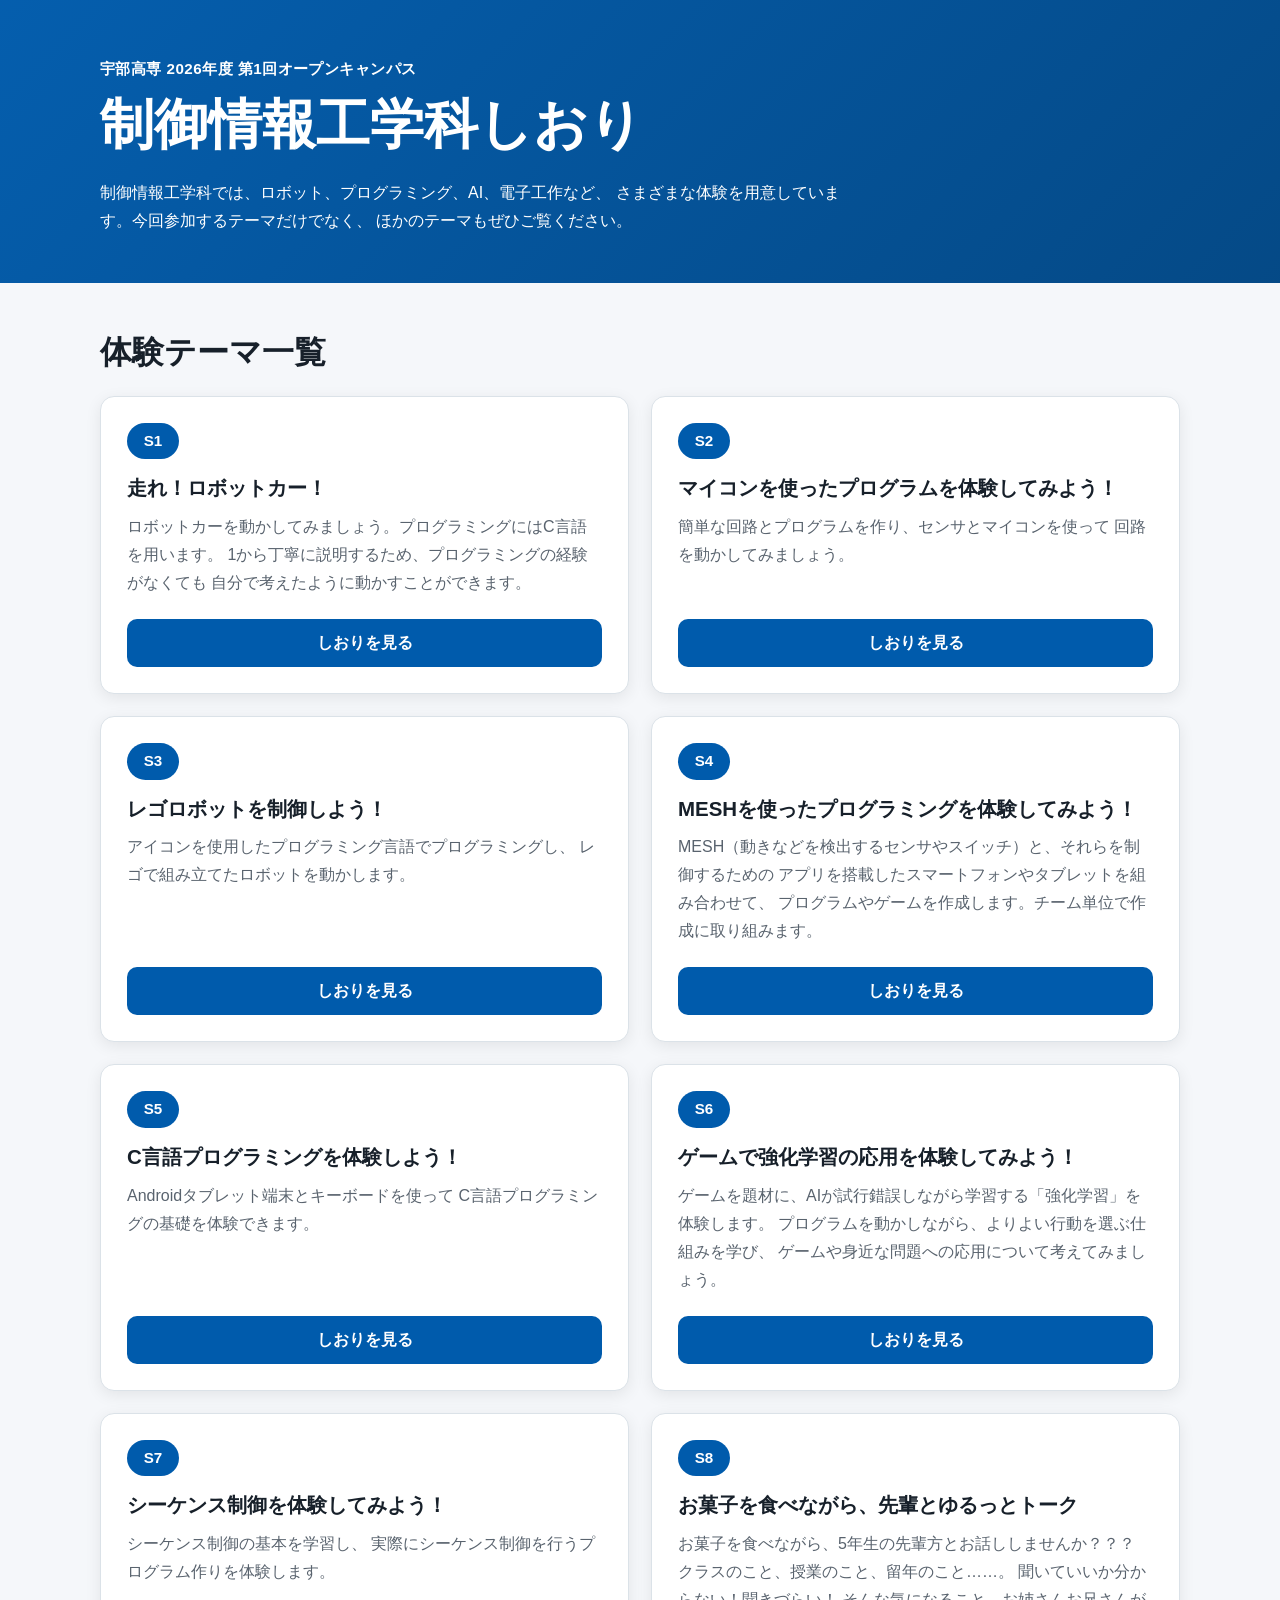
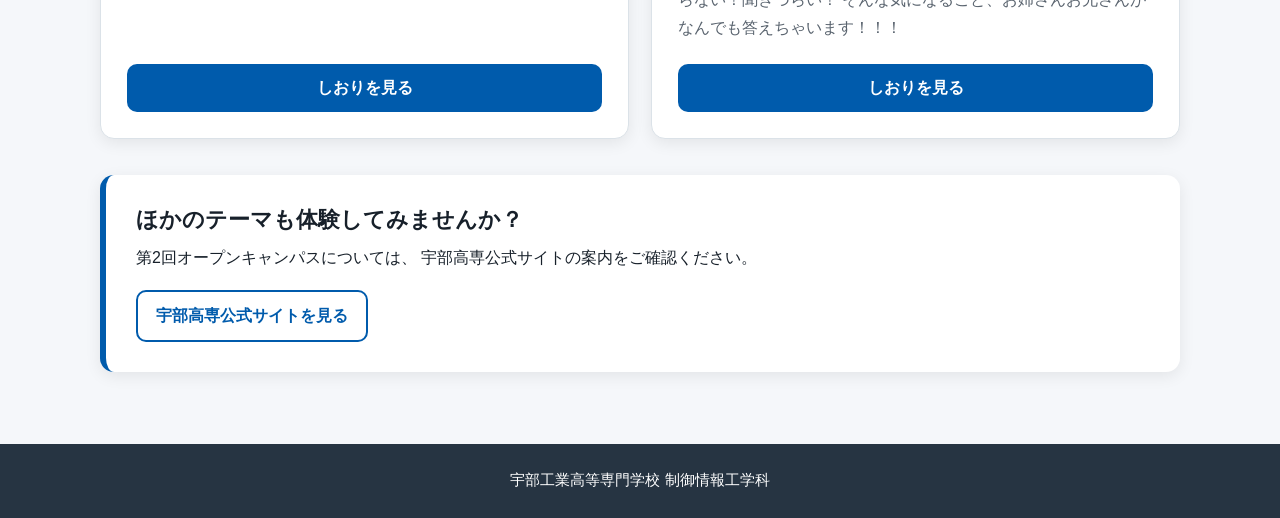
==== 2026/index.html @ 56049416 "2026年度第1回オーキャンサイト" ====
<!doctype html>
<html lang="ja">
<head>
  <meta charset="utf-8">
  <meta name="viewport" content="width=device-width, initial-scale=1">
  <meta name="description" content="宇部高専 2026年度第1回オープンキャンパス 制御情報工学科の体験テーマしおり">
  <title>制御情報工学科しおり｜宇部高専 2026年度第1回オープンキャンパス</title>
  <link rel="stylesheet" href="style.css">
</head>

<body>
  <header class="site-header">
    <div class="container">
      <p class="event-name">宇部高専 2026年度 第1回オープンキャンパス</p>
      <h1>制御情報工学科しおり</h1>
      <p class="lead">
        制御情報工学科では、ロボット、プログラミング、AI、電子工作など、
        さまざまな体験を用意しています。今回参加するテーマだけでなく、
        ほかのテーマもぜひご覧ください。
      </p>
    </div>
  </header>

  <main class="container">
    <section aria-labelledby="theme-heading">
      <h2 id="theme-heading">体験テーマ一覧</h2>

      <div class="theme-grid">
        <article class="theme-card">
          <div class="theme-number">S1</div>
          <h3>走れ！ロボットカー！</h3>
          <p>
            ロボットカーを動かしてみましょう。プログラミングにはC言語を用います。
            1から丁寧に説明するため、プログラミングの経験がなくても
            自分で考えたように動かすことができます。
          </p>
          <a class="button" href="images/s1.png">しおりを見る</a>
        </article>

        <article class="theme-card">
          <div class="theme-number">S2</div>
          <h3>マイコンを使ったプログラムを体験してみよう！</h3>
          <p>
            簡単な回路とプログラムを作り、センサとマイコンを使って
            回路を動かしてみましょう。
          </p>
          <a class="button" href="images/s2.png">しおりを見る</a>
        </article>

        <article class="theme-card">
          <div class="theme-number">S3</div>
          <h3>レゴロボットを制御しよう！</h3>
          <p>
            アイコンを使用したプログラミング言語でプログラミングし、
            レゴで組み立てたロボットを動かします。
          </p>
          <a class="button" href="images/s3.png">しおりを見る</a>
        </article>

        <article class="theme-card">
          <div class="theme-number">S4</div>
          <h3>MESHを使ったプログラミングを体験してみよう！</h3>
          <p>
            MESH（動きなどを検出するセンサやスイッチ）と、それらを制御するための
            アプリを搭載したスマートフォンやタブレットを組み合わせて、
            プログラムやゲームを作成します。チーム単位で作成に取り組みます。
          </p>
          <a class="button" href="images/s4.png">しおりを見る</a>
        </article>

        <article class="theme-card">
          <div class="theme-number">S5</div>
          <h3>C言語プログラミングを体験しよう！</h3>
          <p>
            Androidタブレット端末とキーボードを使って
            C言語プログラミングの基礎を体験できます。
          </p>
          <a class="button" href="images/s5.png">しおりを見る</a>
        </article>

        <article class="theme-card">
          <div class="theme-number">S6</div>
          <h3>ゲームで強化学習の応用を体験してみよう！</h3>
          <p>
            ゲームを題材に、AIが試行錯誤しながら学習する「強化学習」を体験します。
            プログラムを動かしながら、よりよい行動を選ぶ仕組みを学び、
            ゲームや身近な問題への応用について考えてみましょう。
          </p>
          <a class="button" href="images/s6.png">しおりを見る</a>
        </article>

        <article class="theme-card">
          <div class="theme-number">S7</div>
          <h3>シーケンス制御を体験してみよう！</h3>
          <p>
            シーケンス制御の基本を学習し、
            実際にシーケンス制御を行うプログラム作りを体験します。
          </p>
          <a class="button" href="images/s7.png">しおりを見る</a>
        </article>

        <article class="theme-card">
          <div class="theme-number">S8</div>
          <h3>お菓子を食べながら、先輩とゆるっとトーク</h3>
          <p>
            お菓子を食べながら、5年生の先輩方とお話ししませんか？？？
            クラスのこと、授業のこと、留年のこと……。
            聞いていいか分からない！聞きづらい！
            そんな気になること、お姉さんお兄さんがなんでも答えちゃいます！！！
          </p>
          <a class="button" href="images/s8.png">しおりを見る</a>
        </article>
      </div>
    </section>

    <section class="notice" aria-labelledby="notice-heading">
      <h2 id="notice-heading">ほかのテーマも体験してみませんか？</h2>
      <p>
        第2回オープンキャンパスについては、
        宇部高専公式サイトの案内をご確認ください。
      </p>
      <!-- 公開先が決まったら href を公式ページのURLに変更してください。 -->
      <a class="button button-secondary" href="https://www.ube-k.ac.jp/" target="_blank" rel="noopener">
        宇部高専公式サイトを見る
      </a>
    </section>
  </main>

  <footer class="site-footer">
    <div class="container">
      <p>宇部工業高等専門学校 制御情報工学科</p>
    </div>
  </footer>
</body>
</html>
---- 2026/style.css ----
/* ===== 基本設定 ===== */
:root {
  --page-bg: #f5f7fa;
  --card-bg: #ffffff;
  --text: #17202a;
  --muted: #59636e;
  --primary: #005bac;
  --primary-dark: #004684;
  --border: #dbe2e8;
  --shadow: 0 4px 16px rgba(0, 0, 0, 0.08);
  --radius: 14px;
  --max-width: 1080px;
}

* {
  box-sizing: border-box;
}

html {
  scroll-behavior: smooth;
}

body {
  margin: 0;
  color: var(--text);
  background: var(--page-bg);
  font-family:
    -apple-system,
    BlinkMacSystemFont,
    "Segoe UI",
    "Hiragino Kaku Gothic ProN",
    "Yu Gothic",
    "Meiryo",
    sans-serif;
  line-height: 1.75;
  overflow-wrap: anywhere;
}

img {
  max-width: 100%;
  height: auto;
}

a {
  color: var(--primary);
}

.container {
  width: min(calc(100% - 32px), var(--max-width));
  margin-inline: auto;
}

/* ===== ヘッダー ===== */
.site-header {
  padding: 40px 0 34px;
  color: #ffffff;
  background:
    linear-gradient(135deg, rgba(0, 91, 172, 0.98), rgba(0, 70, 132, 0.98));
}

.event-name {
  margin: 0 0 8px;
  font-size: 0.95rem;
  font-weight: 700;
  letter-spacing: 0.03em;
}

.site-header h1 {
  margin: 0;
  font-size: clamp(2rem, 7vw, 3.4rem);
  line-height: 1.25;
}

.lead {
  max-width: 760px;
  margin: 20px 0 0;
  font-size: 1rem;
}

/* ===== メイン ===== */
main {
  padding-block: 36px 56px;
}

main h2 {
  margin: 0 0 22px;
  font-size: clamp(1.45rem, 5vw, 2rem);
  line-height: 1.35;
}

/* ===== テーマカード ===== */
.theme-grid {
  display: grid;
  grid-template-columns: 1fr;
  gap: 18px;
}

.theme-card {
  display: flex;
  flex-direction: column;
  padding: 22px;
  background: var(--card-bg);
  border: 1px solid var(--border);
  border-radius: var(--radius);
  box-shadow: var(--shadow);
}

.theme-number {
  align-self: flex-start;
  min-width: 52px;
  padding: 5px 12px;
  color: #ffffff;
  background: var(--primary);
  border-radius: 999px;
  font-size: 0.95rem;
  font-weight: 800;
  text-align: center;
}

.theme-card h3 {
  margin: 14px 0 10px;
  font-size: 1.28rem;
  line-height: 1.45;
}

.theme-card p {
  margin: 0 0 22px;
  color: var(--muted);
}

.theme-card .button {
  margin-top: auto;
}

/* ===== ボタン ===== */
.button {
  display: inline-flex;
  justify-content: center;
  align-items: center;
  min-height: 48px;
  padding: 10px 18px;
  color: #ffffff;
  background: var(--primary);
  border-radius: 10px;
  font-weight: 700;
  text-decoration: none;
  transition:
    background-color 0.15s ease,
    transform 0.15s ease;
}

.button:hover,
.button:focus-visible {
  background: var(--primary-dark);
}

.button:active {
  transform: translateY(1px);
}

.button:focus-visible {
  outline: 3px solid rgba(0, 91, 172, 0.3);
  outline-offset: 3px;
}

.button-secondary {
  width: fit-content;
  background: #ffffff;
  color: var(--primary);
  border: 2px solid var(--primary);
}

.button-secondary:hover,
.button-secondary:focus-visible {
  color: #ffffff;
  background: var(--primary);
}

/* ===== 第2回案内 ===== */
.notice {
  margin-top: 36px;
  padding: 24px;
  background: #ffffff;
  border-left: 6px solid var(--primary);
  border-radius: var(--radius);
  box-shadow: var(--shadow);
}

.notice h2 {
  margin-bottom: 10px;
  font-size: 1.35rem;
}

.notice p {
  margin: 0 0 18px;
}

/* ===== フッター ===== */
.site-footer {
  padding: 24px 0;
  color: #ffffff;
  background: #263442;
  text-align: center;
}

.site-footer p {
  margin: 0;
  font-size: 0.92rem;
}

/* ===== タブレット以上 ===== */
@media (min-width: 700px) {
  .site-header {
    padding: 56px 0 48px;
  }

  main {
    padding-block: 48px 72px;
  }

  .theme-grid {
    grid-template-columns: repeat(2, minmax(0, 1fr));
    gap: 22px;
  }

  .theme-card {
    padding: 26px;
  }

  .notice {
    padding: 30px;
  }
}

/* ===== 大きな画面 ===== */
@media (min-width: 1040px) {
  .theme-grid {
    grid-template-columns: repeat(2, minmax(0, 1fr));
  }
}

/* ===== 動きを減らす設定への配慮 ===== */
@media (prefers-reduced-motion: reduce) {
  html {
    scroll-behavior: auto;
  }

  .button {
    transition: none;
  }
}
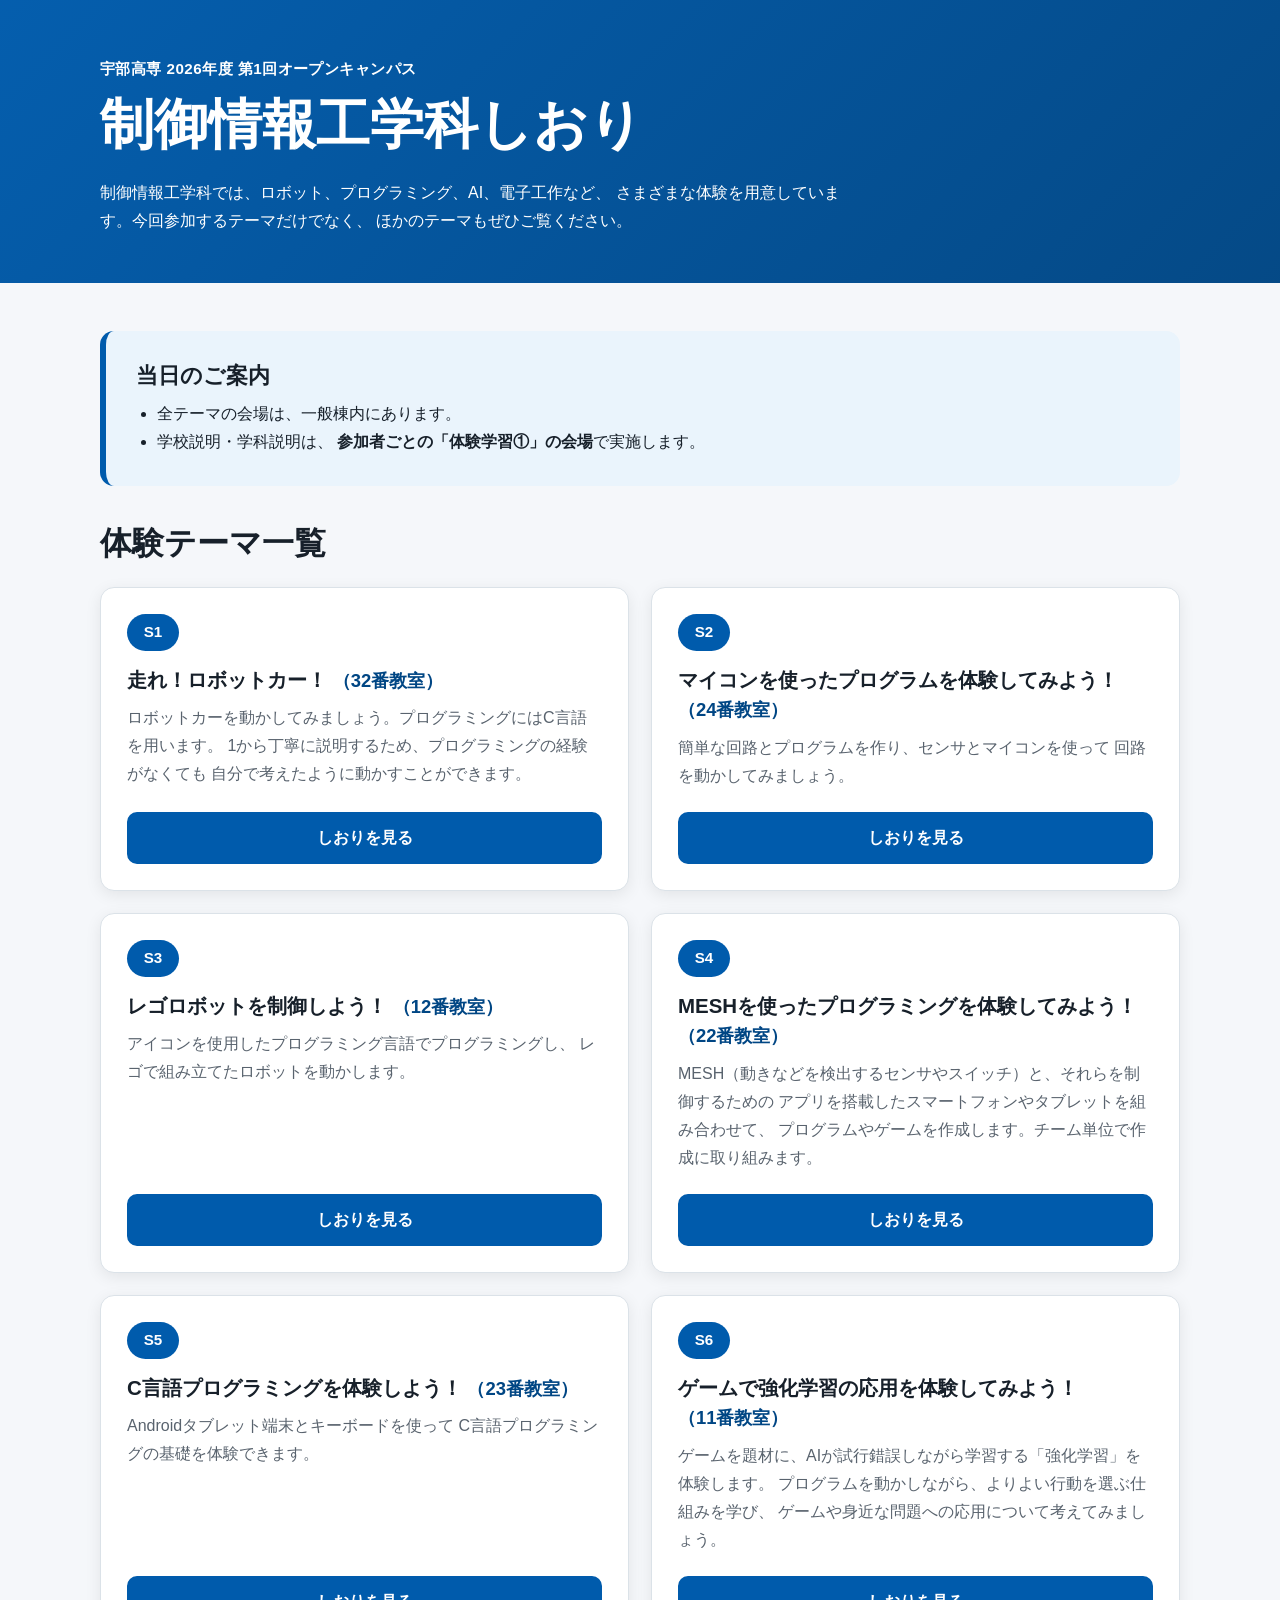
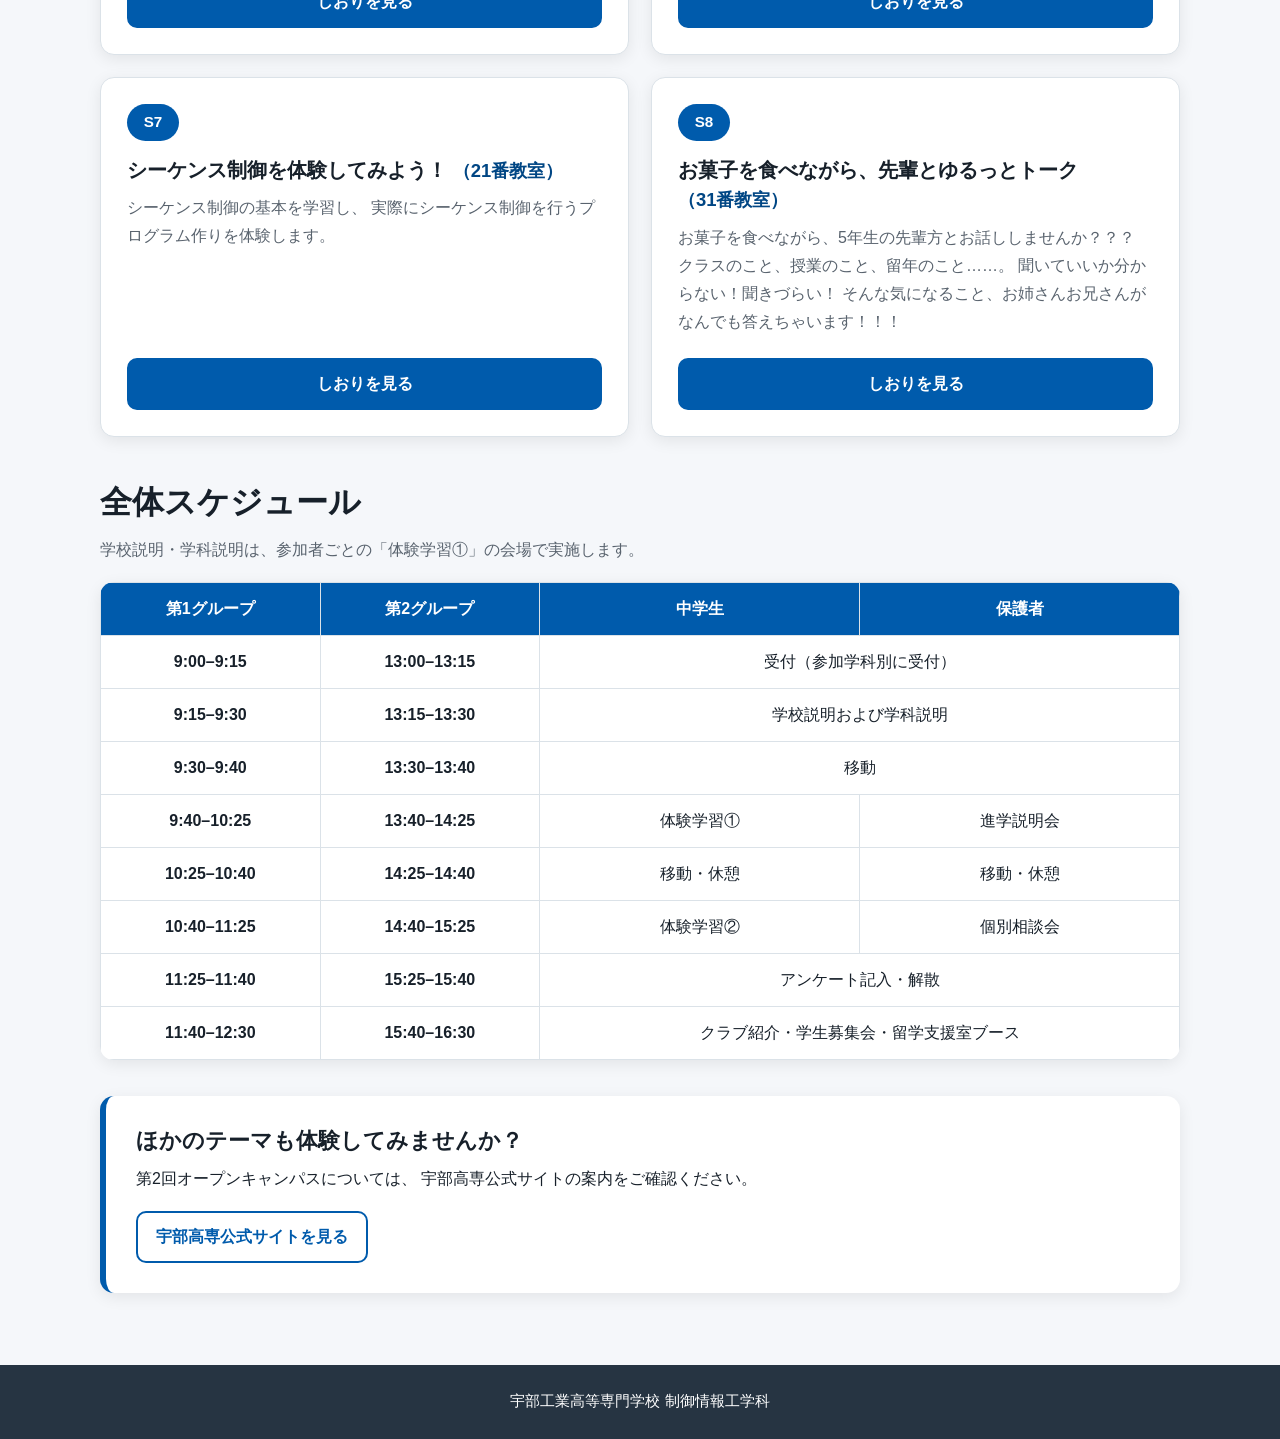
==== commit a07a43ff: "テーマごとの会場の情報を追加" ====
--- a/2026/index.html
+++ b/2026/index.html
@@ -22,94 +22,189 @@
   </header>
 
   <main class="container">
+    <section class="important-info" aria-labelledby="important-heading">
+      <h2 id="important-heading">当日のご案内</h2>
+      <ul>
+        <li>全テーマの会場は、一般棟内にあります。</li>
+        <li>
+          学校説明・学科説明は、
+          <strong>参加者ごとの「体験学習①」の会場</strong>で実施します。
+        </li>
+      </ul>
+    </section>
+
     <section aria-labelledby="theme-heading">
       <h2 id="theme-heading">体験テーマ一覧</h2>
 
       <div class="theme-grid">
         <article class="theme-card">
           <div class="theme-number">S1</div>
-          <h3>走れ！ロボットカー！</h3>
+          <h3>走れ！ロボットカー！ <span class="room">（32番教室）</span></h3>
           <p>
             ロボットカーを動かしてみましょう。プログラミングにはC言語を用います。
             1から丁寧に説明するため、プログラミングの経験がなくても
             自分で考えたように動かすことができます。
           </p>
-          <a class="button" href="images/s1.png">しおりを見る</a>
+          <div class="button-group">
+            <a class="button" href="images/s1.png">しおりを見る</a>
+            <!-- 詳細ページを追加する場合は、次のコメントを外してください。
+            <a class="button button-outline" href="details/s1.html">詳しい説明を見る</a>
+            -->
+          </div>
         </article>
 
         <article class="theme-card">
           <div class="theme-number">S2</div>
-          <h3>マイコンを使ったプログラムを体験してみよう！</h3>
+          <h3>マイコンを使ったプログラムを体験してみよう！ <span class="room">（24番教室）</span></h3>
           <p>
             簡単な回路とプログラムを作り、センサとマイコンを使って
             回路を動かしてみましょう。
           </p>
-          <a class="button" href="images/s2.png">しおりを見る</a>
+          <div class="button-group">
+            <a class="button" href="images/s2.png">しおりを見る</a>
+          </div>
         </article>
 
         <article class="theme-card">
           <div class="theme-number">S3</div>
-          <h3>レゴロボットを制御しよう！</h3>
+          <h3>レゴロボットを制御しよう！ <span class="room">（12番教室）</span></h3>
           <p>
             アイコンを使用したプログラミング言語でプログラミングし、
             レゴで組み立てたロボットを動かします。
           </p>
-          <a class="button" href="images/s3.png">しおりを見る</a>
+          <div class="button-group">
+            <a class="button" href="images/s3.png">しおりを見る</a>
+          </div>
         </article>
 
         <article class="theme-card">
           <div class="theme-number">S4</div>
-          <h3>MESHを使ったプログラミングを体験してみよう！</h3>
+          <h3>MESHを使ったプログラミングを体験してみよう！ <span class="room">（22番教室）</span></h3>
           <p>
             MESH（動きなどを検出するセンサやスイッチ）と、それらを制御するための
             アプリを搭載したスマートフォンやタブレットを組み合わせて、
             プログラムやゲームを作成します。チーム単位で作成に取り組みます。
           </p>
-          <a class="button" href="images/s4.png">しおりを見る</a>
+          <div class="button-group">
+            <a class="button" href="images/s4.png">しおりを見る</a>
+          </div>
         </article>
 
         <article class="theme-card">
           <div class="theme-number">S5</div>
-          <h3>C言語プログラミングを体験しよう！</h3>
+          <h3>C言語プログラミングを体験しよう！ <span class="room">（23番教室）</span></h3>
           <p>
             Androidタブレット端末とキーボードを使って
             C言語プログラミングの基礎を体験できます。
           </p>
-          <a class="button" href="images/s5.png">しおりを見る</a>
+          <div class="button-group">
+            <a class="button" href="images/s5.png">しおりを見る</a>
+          </div>
         </article>
 
         <article class="theme-card">
           <div class="theme-number">S6</div>
-          <h3>ゲームで強化学習の応用を体験してみよう！</h3>
+          <h3>ゲームで強化学習の応用を体験してみよう！ <span class="room">（11番教室）</span></h3>
           <p>
             ゲームを題材に、AIが試行錯誤しながら学習する「強化学習」を体験します。
             プログラムを動かしながら、よりよい行動を選ぶ仕組みを学び、
             ゲームや身近な問題への応用について考えてみましょう。
           </p>
-          <a class="button" href="images/s6.png">しおりを見る</a>
+          <div class="button-group">
+            <a class="button" href="images/s6.png">しおりを見る</a>
+          </div>
         </article>
 
         <article class="theme-card">
           <div class="theme-number">S7</div>
-          <h3>シーケンス制御を体験してみよう！</h3>
+          <h3>シーケンス制御を体験してみよう！ <span class="room">（21番教室）</span></h3>
           <p>
             シーケンス制御の基本を学習し、
             実際にシーケンス制御を行うプログラム作りを体験します。
           </p>
-          <a class="button" href="images/s7.png">しおりを見る</a>
+          <div class="button-group">
+            <a class="button" href="images/s7.png">しおりを見る</a>
+          </div>
         </article>
 
         <article class="theme-card">
           <div class="theme-number">S8</div>
-          <h3>お菓子を食べながら、先輩とゆるっとトーク</h3>
+          <h3>お菓子を食べながら、先輩とゆるっとトーク <span class="room">（31番教室）</span></h3>
           <p>
             お菓子を食べながら、5年生の先輩方とお話ししませんか？？？
             クラスのこと、授業のこと、留年のこと……。
             聞いていいか分からない！聞きづらい！
             そんな気になること、お姉さんお兄さんがなんでも答えちゃいます！！！
           </p>
-          <a class="button" href="images/s8.png">しおりを見る</a>
-        </article>
+          <div class="button-group">
+            <a class="button" href="images/s8.png">しおりを見る</a>
+          </div>
+        </article>
+      </div>
+    </section>
+
+    <section class="schedule-section" aria-labelledby="schedule-heading">
+      <h2 id="schedule-heading">全体スケジュール</h2>
+      <p class="schedule-note">
+        学校説明・学科説明は、参加者ごとの「体験学習①」の会場で実施します。
+      </p>
+
+      <div class="table-scroll" tabindex="0" aria-label="全体スケジュール表。横にスクロールできます">
+        <table class="schedule-table">
+          <thead>
+            <tr>
+              <th scope="col">第1グループ</th>
+              <th scope="col">第2グループ</th>
+              <th scope="col">中学生</th>
+              <th scope="col">保護者</th>
+            </tr>
+          </thead>
+          <tbody>
+            <tr>
+              <td>9:00–9:15</td>
+              <td>13:00–13:15</td>
+              <td colspan="2">受付（参加学科別に受付）</td>
+            </tr>
+            <tr>
+              <td>9:15–9:30</td>
+              <td>13:15–13:30</td>
+              <td colspan="2">学校説明および学科説明</td>
+            </tr>
+            <tr>
+              <td>9:30–9:40</td>
+              <td>13:30–13:40</td>
+              <td colspan="2">移動</td>
+            </tr>
+            <tr>
+              <td>9:40–10:25</td>
+              <td>13:40–14:25</td>
+              <td>体験学習①</td>
+              <td>進学説明会</td>
+            </tr>
+            <tr>
+              <td>10:25–10:40</td>
+              <td>14:25–14:40</td>
+              <td>移動・休憩</td>
+              <td>移動・休憩</td>
+            </tr>
+            <tr>
+              <td>10:40–11:25</td>
+              <td>14:40–15:25</td>
+              <td>体験学習②</td>
+              <td>個別相談会</td>
+            </tr>
+            <tr>
+              <td>11:25–11:40</td>
+              <td>15:25–15:40</td>
+              <td colspan="2">アンケート記入・解散</td>
+            </tr>
+            <tr>
+              <td>11:40–12:30</td>
+              <td>15:40–16:30</td>
+              <td colspan="2">クラブ紹介・学生募集会・留学支援室ブース</td>
+            </tr>
+          </tbody>
+        </table>
       </div>
     </section>
 
@@ -119,7 +214,6 @@
         第2回オープンキャンパスについては、
         宇部高専公式サイトの案内をご確認ください。
       </p>
-      <!-- 公開先が決まったら href を公式ページのURLに変更してください。 -->
       <a class="button button-secondary" href="https://www.ube-k.ac.jp/" target="_blank" rel="noopener">
         宇部高専公式サイトを見る
       </a>
--- a/2026/style.css
+++ b/2026/style.css
@@ -6,6 +6,7 @@
   --muted: #59636e;
   --primary: #005bac;
   --primary-dark: #004684;
+  --accent-bg: #eaf4fc;
   --border: #dbe2e8;
   --shadow: 0 4px 16px rgba(0, 0, 0, 0.08);
   --radius: 14px;
@@ -54,8 +55,7 @@
 .site-header {
   padding: 40px 0 34px;
   color: #ffffff;
-  background:
-    linear-gradient(135deg, rgba(0, 91, 172, 0.98), rgba(0, 70, 132, 0.98));
+  background: linear-gradient(135deg, rgba(0, 91, 172, 0.98), rgba(0, 70, 132, 0.98));
 }
 
 .event-name {
@@ -86,6 +86,25 @@
   margin: 0 0 22px;
   font-size: clamp(1.45rem, 5vw, 2rem);
   line-height: 1.35;
+}
+
+/* ===== 重要案内 ===== */
+.important-info {
+  margin-bottom: 36px;
+  padding: 22px;
+  background: var(--accent-bg);
+  border-left: 6px solid var(--primary);
+  border-radius: var(--radius);
+}
+
+.important-info h2 {
+  margin-bottom: 10px;
+  font-size: 1.35rem;
+}
+
+.important-info ul {
+  margin: 0;
+  padding-left: 1.3em;
 }
 
 /* ===== テーマカード ===== */
@@ -123,12 +142,21 @@
   line-height: 1.45;
 }
 
+.room {
+  display: inline;
+  color: var(--primary-dark);
+  font-size: 0.9em;
+  white-space: nowrap;
+}
+
 .theme-card p {
   margin: 0 0 22px;
   color: var(--muted);
 }
 
-.theme-card .button {
+.button-group {
+  display: grid;
+  gap: 10px;
   margin-top: auto;
 }
 
@@ -141,17 +169,17 @@
   padding: 10px 18px;
   color: #ffffff;
   background: var(--primary);
+  border: 2px solid var(--primary);
   border-radius: 10px;
   font-weight: 700;
   text-decoration: none;
-  transition:
-    background-color 0.15s ease,
-    transform 0.15s ease;
+  transition: background-color 0.15s ease, transform 0.15s ease;
 }
 
 .button:hover,
 .button:focus-visible {
   background: var(--primary-dark);
+  border-color: var(--primary-dark);
 }
 
 .button:active {
@@ -161,19 +189,71 @@
 .button:focus-visible {
   outline: 3px solid rgba(0, 91, 172, 0.3);
   outline-offset: 3px;
+}
+
+.button-outline {
+  color: var(--primary);
+  background: #ffffff;
+}
+
+.button-outline:hover,
+.button-outline:focus-visible {
+  color: #ffffff;
+  background: var(--primary);
 }
 
 .button-secondary {
   width: fit-content;
   background: #ffffff;
   color: var(--primary);
-  border: 2px solid var(--primary);
-}
-
-.button-secondary:hover,
-.button-secondary:focus-visible {
+}
+
+/* ===== スケジュール ===== */
+.schedule-section {
+  margin-top: 44px;
+}
+
+.schedule-note {
+  margin: -10px 0 18px;
+  color: var(--muted);
+}
+
+.table-scroll {
+  overflow-x: auto;
+  border-radius: var(--radius);
+  box-shadow: var(--shadow);
+}
+
+.schedule-table {
+  width: 100%;
+  min-width: 720px;
+  border-collapse: collapse;
+  background: #ffffff;
+}
+
+.schedule-table th,
+.schedule-table td {
+  padding: 12px 14px;
+  border: 1px solid var(--border);
+  vertical-align: middle;
+}
+
+.schedule-table th {
   color: #ffffff;
   background: var(--primary);
+  text-align: center;
+}
+
+.schedule-table td:first-child,
+.schedule-table td:nth-child(2) {
+  white-space: nowrap;
+  text-align: center;
+  font-weight: 700;
+}
+
+.schedule-table td:nth-child(3),
+.schedule-table td:nth-child(4) {
+  text-align: center;
 }
 
 /* ===== 第2回案内 ===== */
@@ -227,15 +307,17 @@
     padding: 26px;
   }
 
-  .notice {
+  .notice,
+  .important-info {
     padding: 30px;
   }
-}
-
-/* ===== 大きな画面 ===== */
-@media (min-width: 1040px) {
-  .theme-grid {
+
+  .button-group {
     grid-template-columns: repeat(2, minmax(0, 1fr));
+  }
+
+  .button-group .button:only-child {
+    grid-column: 1 / -1;
   }
 }
 
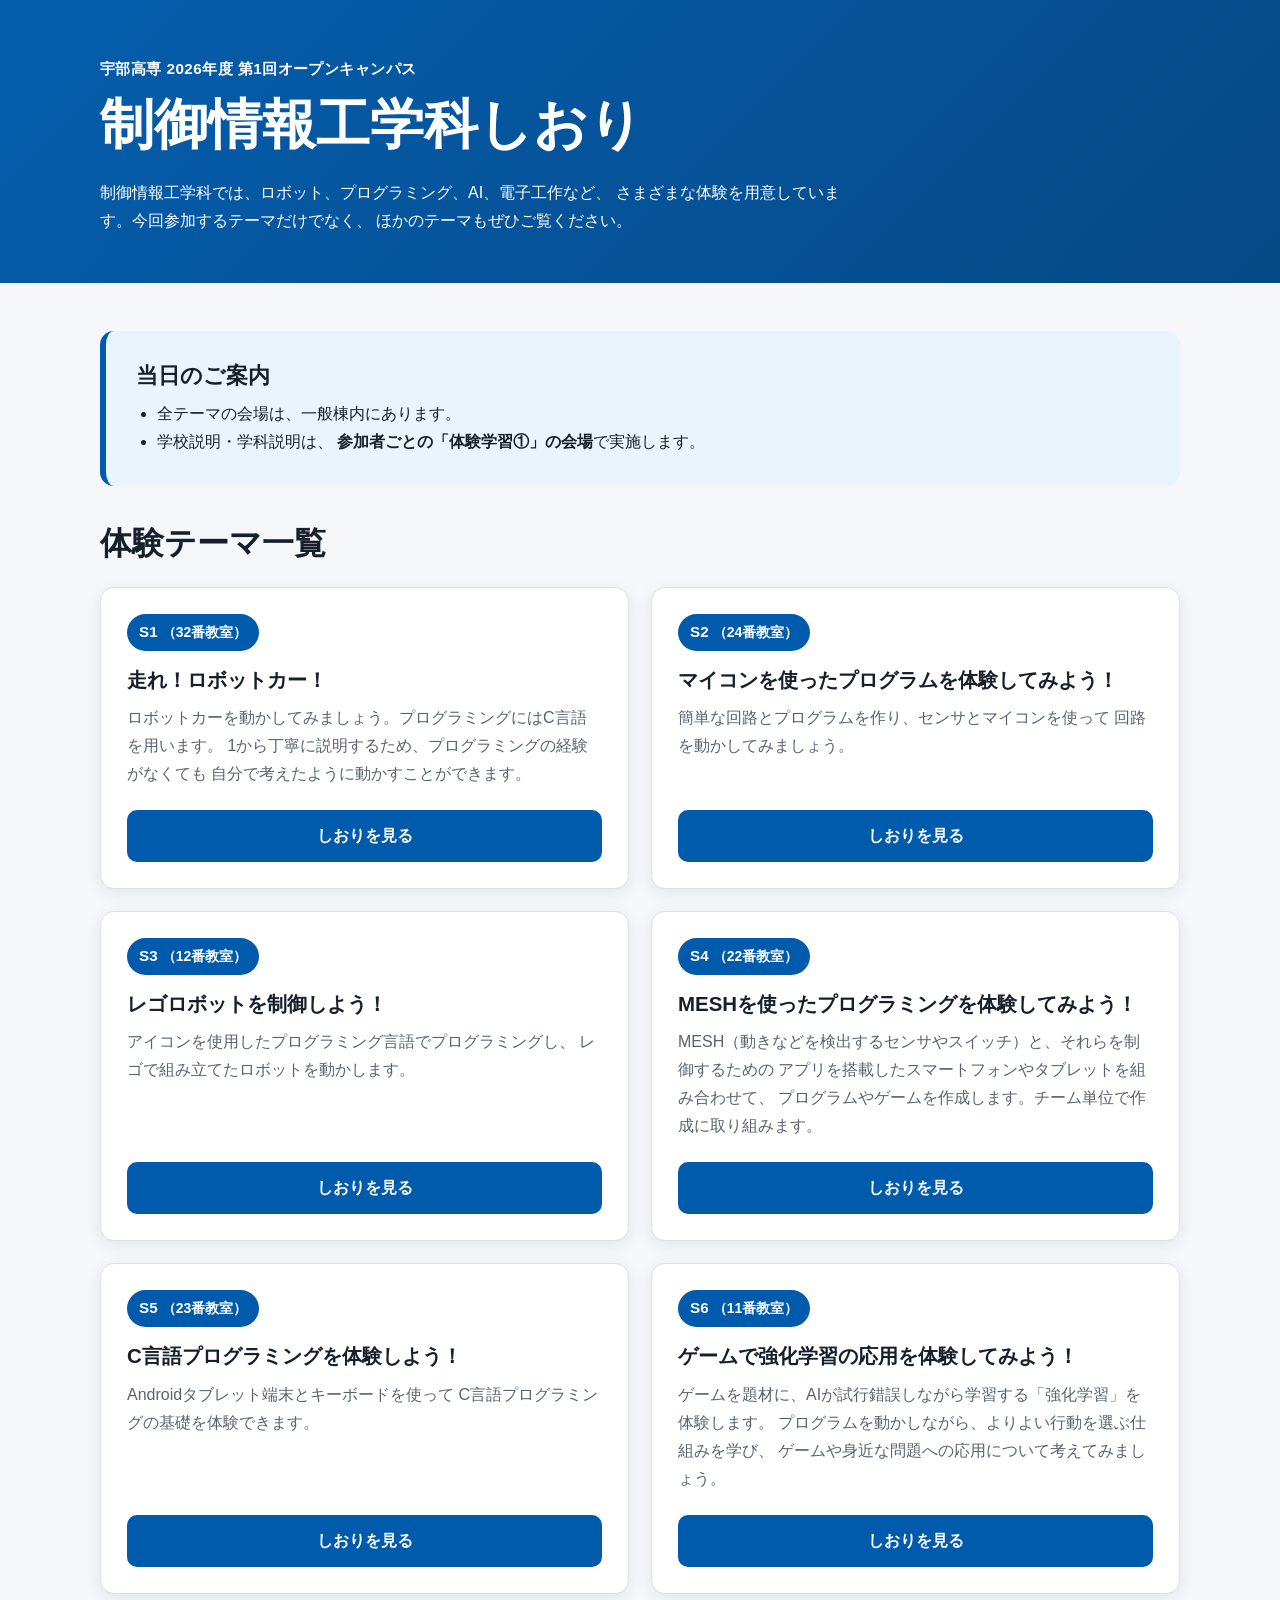
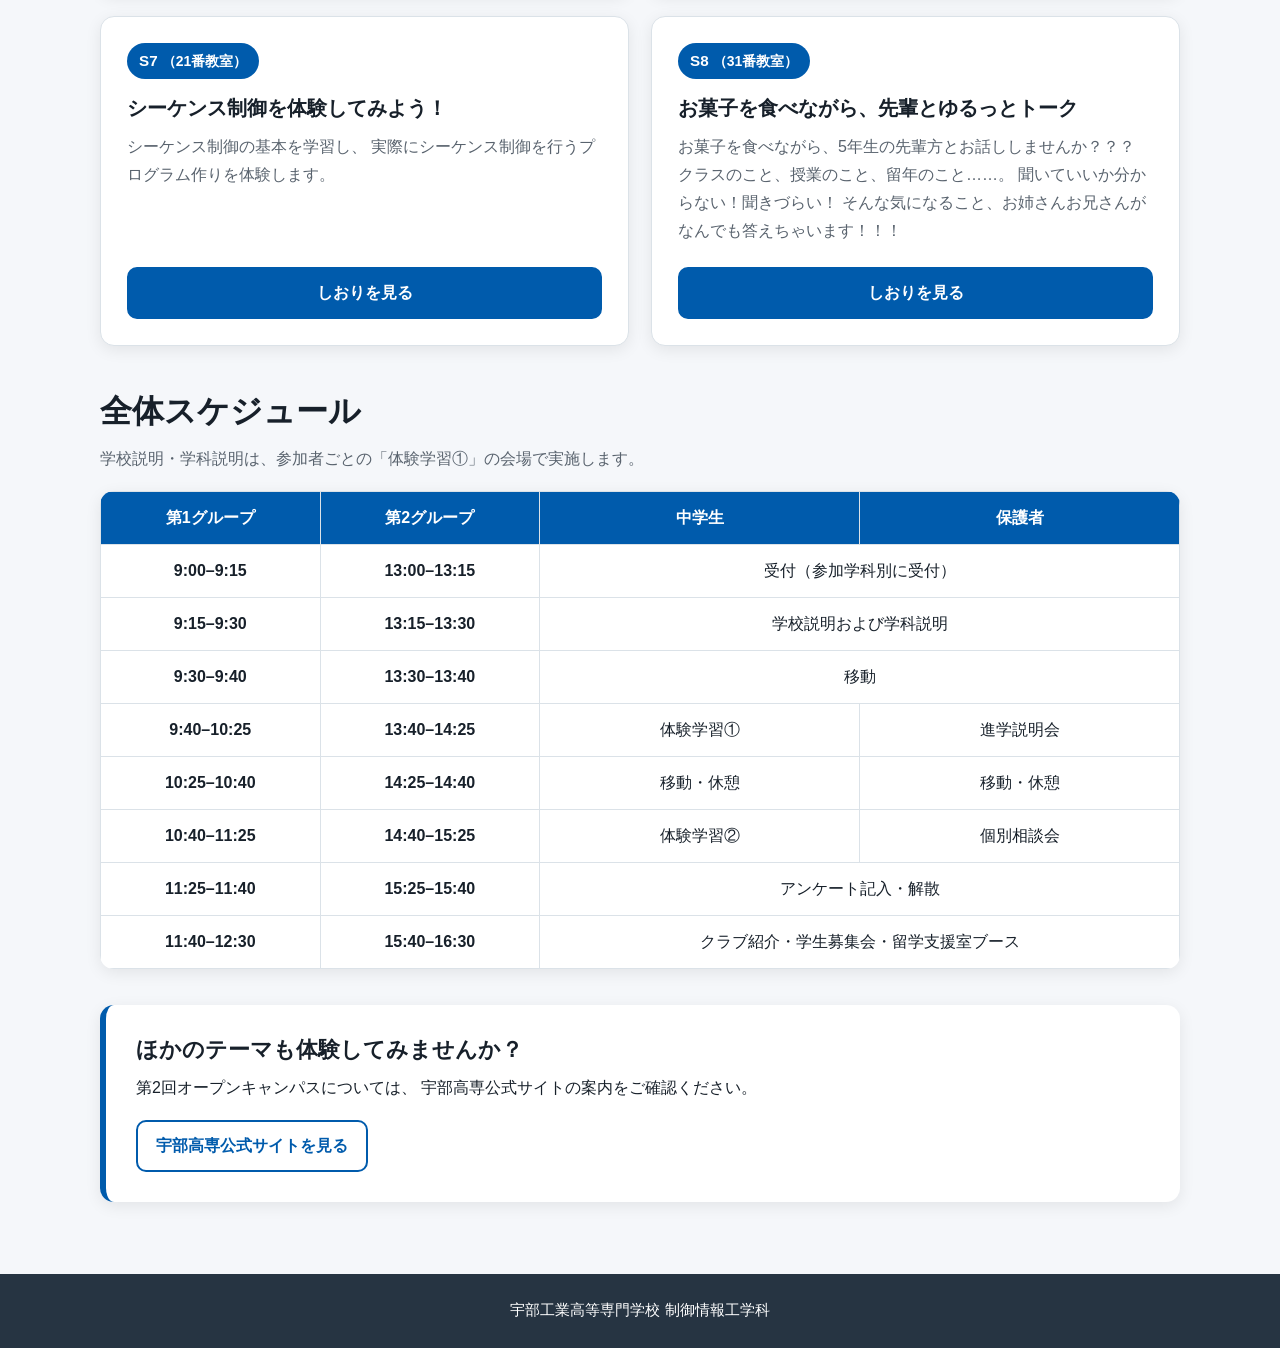
==== commit 9bf878ab: "会場の表示位置変更" ====
--- a/2026/index.html
+++ b/2026/index.html
@@ -38,8 +38,8 @@
 
       <div class="theme-grid">
         <article class="theme-card">
-          <div class="theme-number">S1</div>
-          <h3>走れ！ロボットカー！ <span class="room">（32番教室）</span></h3>
+          <div class="theme-number">S1 <span class="room">（32番教室）</span></div>
+          <h3>走れ！ロボットカー！</h3>
           <p>
             ロボットカーを動かしてみましょう。プログラミングにはC言語を用います。
             1から丁寧に説明するため、プログラミングの経験がなくても
@@ -54,8 +54,8 @@
         </article>
 
         <article class="theme-card">
-          <div class="theme-number">S2</div>
-          <h3>マイコンを使ったプログラムを体験してみよう！ <span class="room">（24番教室）</span></h3>
+          <div class="theme-number">S2 <span class="room">（24番教室）</span></div>
+          <h3>マイコンを使ったプログラムを体験してみよう！</h3>
           <p>
             簡単な回路とプログラムを作り、センサとマイコンを使って
             回路を動かしてみましょう。
@@ -66,8 +66,8 @@
         </article>
 
         <article class="theme-card">
-          <div class="theme-number">S3</div>
-          <h3>レゴロボットを制御しよう！ <span class="room">（12番教室）</span></h3>
+          <div class="theme-number">S3 <span class="room">（12番教室）</span></div>
+          <h3>レゴロボットを制御しよう！</h3>
           <p>
             アイコンを使用したプログラミング言語でプログラミングし、
             レゴで組み立てたロボットを動かします。
@@ -78,8 +78,8 @@
         </article>
 
         <article class="theme-card">
-          <div class="theme-number">S4</div>
-          <h3>MESHを使ったプログラミングを体験してみよう！ <span class="room">（22番教室）</span></h3>
+          <div class="theme-number">S4 <span class="room">（22番教室）</span></div>
+          <h3>MESHを使ったプログラミングを体験してみよう！</h3>
           <p>
             MESH（動きなどを検出するセンサやスイッチ）と、それらを制御するための
             アプリを搭載したスマートフォンやタブレットを組み合わせて、
@@ -91,8 +91,8 @@
         </article>
 
         <article class="theme-card">
-          <div class="theme-number">S5</div>
-          <h3>C言語プログラミングを体験しよう！ <span class="room">（23番教室）</span></h3>
+          <div class="theme-number">S5 <span class="room">（23番教室）</span></div>
+          <h3>C言語プログラミングを体験しよう！</h3>
           <p>
             Androidタブレット端末とキーボードを使って
             C言語プログラミングの基礎を体験できます。
@@ -103,8 +103,8 @@
         </article>
 
         <article class="theme-card">
-          <div class="theme-number">S6</div>
-          <h3>ゲームで強化学習の応用を体験してみよう！ <span class="room">（11番教室）</span></h3>
+          <div class="theme-number">S6 <span class="room">（11番教室）</span></div>
+          <h3>ゲームで強化学習の応用を体験してみよう！</h3>
           <p>
             ゲームを題材に、AIが試行錯誤しながら学習する「強化学習」を体験します。
             プログラムを動かしながら、よりよい行動を選ぶ仕組みを学び、
@@ -116,8 +116,8 @@
         </article>
 
         <article class="theme-card">
-          <div class="theme-number">S7</div>
-          <h3>シーケンス制御を体験してみよう！ <span class="room">（21番教室）</span></h3>
+          <div class="theme-number">S7 <span class="room">（21番教室）</span></div>
+          <h3>シーケンス制御を体験してみよう！</h3>
           <p>
             シーケンス制御の基本を学習し、
             実際にシーケンス制御を行うプログラム作りを体験します。
@@ -128,8 +128,8 @@
         </article>
 
         <article class="theme-card">
-          <div class="theme-number">S8</div>
-          <h3>お菓子を食べながら、先輩とゆるっとトーク <span class="room">（31番教室）</span></h3>
+          <div class="theme-number">S8 <span class="room">（31番教室）</span></div>
+          <h3>お菓子を食べながら、先輩とゆるっとトーク</h3>
           <p>
             お菓子を食べながら、5年生の先輩方とお話ししませんか？？？
             クラスのこと、授業のこと、留年のこと……。
--- a/2026/style.css
+++ b/2026/style.css
@@ -124,9 +124,14 @@
   box-shadow: var(--shadow);
 }
 
+.theme-card h3 {
+  margin: 14px 0 10px;
+  font-size: 1.28rem;
+  line-height: 1.45;
+}
+
 .theme-number {
   align-self: flex-start;
-  min-width: 52px;
   padding: 5px 12px;
   color: #ffffff;
   background: var(--primary);
@@ -136,16 +141,10 @@
   text-align: center;
 }
 
-.theme-card h3 {
-  margin: 14px 0 10px;
-  font-size: 1.28rem;
-  line-height: 1.45;
-}
-
-.room {
-  display: inline;
-  color: var(--primary-dark);
-  font-size: 0.9em;
+.theme-number .room {
+  color: #ffffff;
+  font-size: 0.92em;
+  font-weight: 600;
   white-space: nowrap;
 }
 
@@ -330,4 +329,4 @@
   .button {
     transition: none;
   }
-}
+}
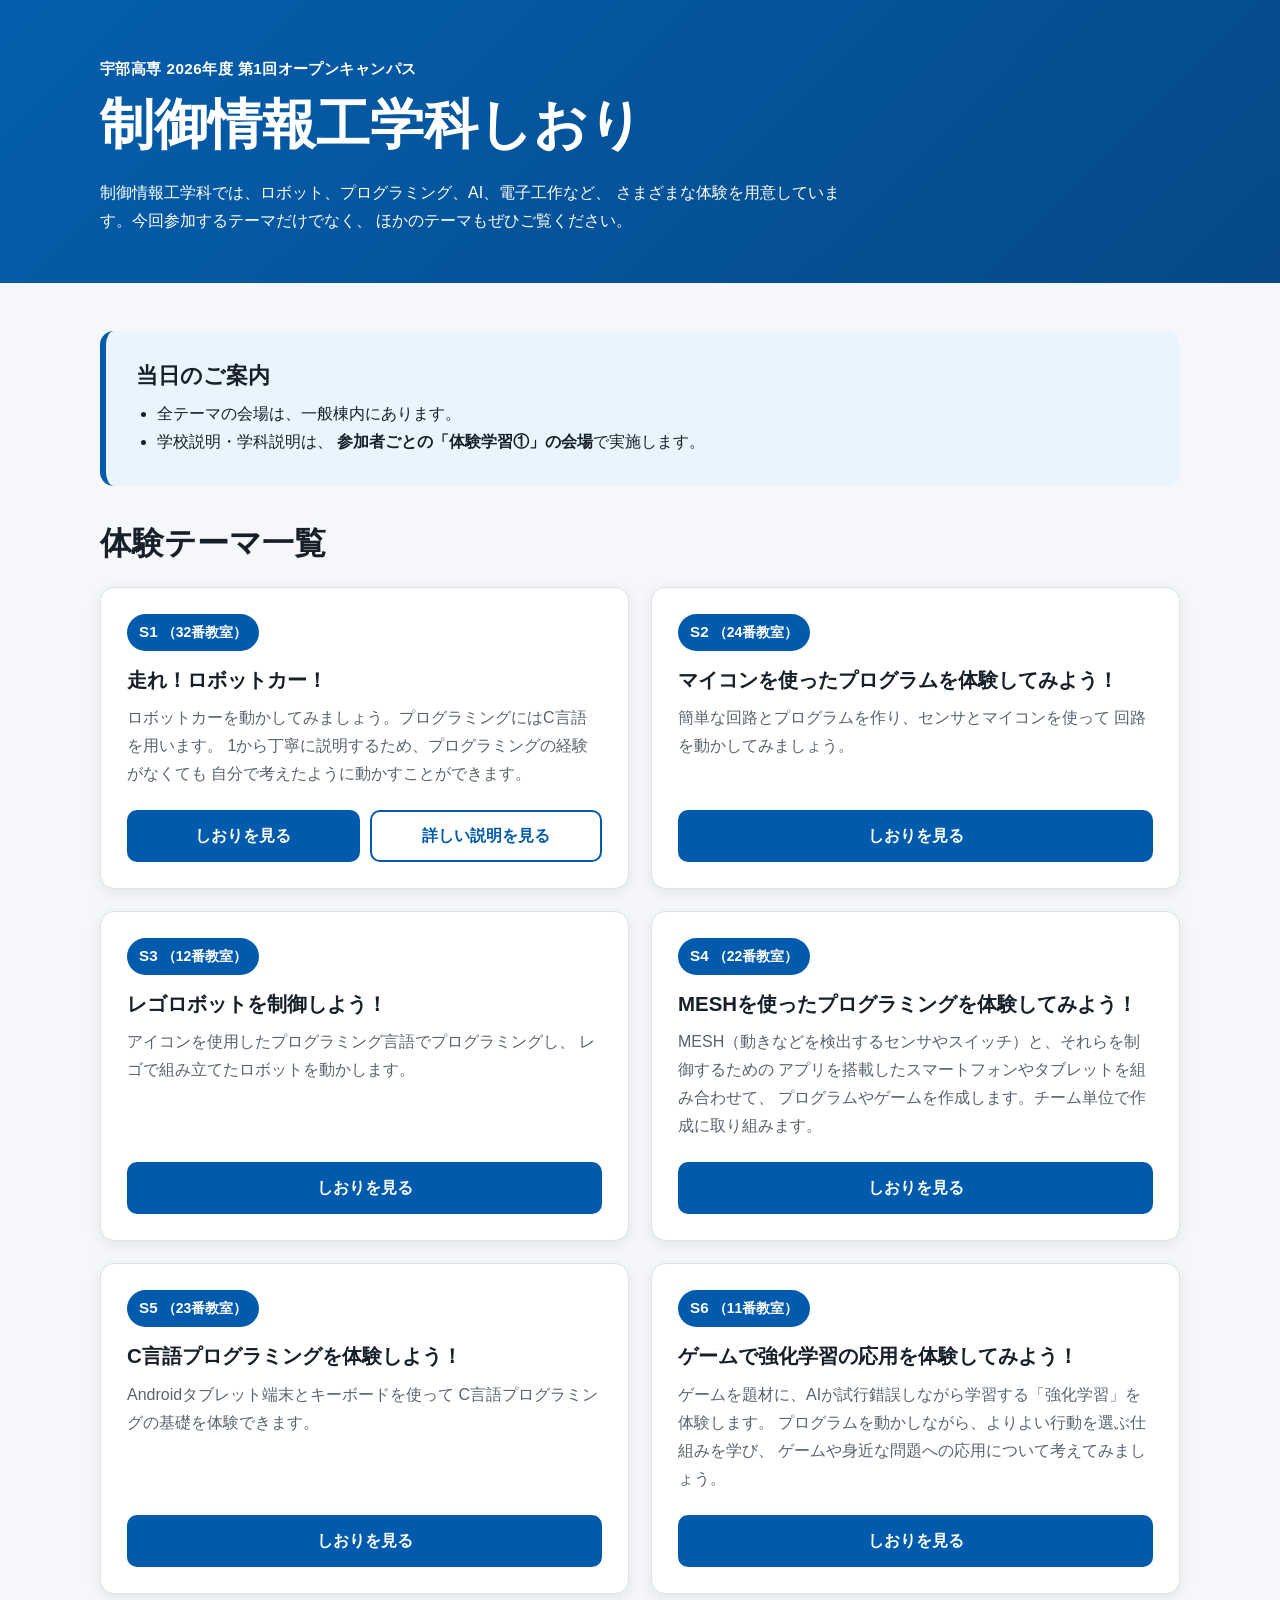
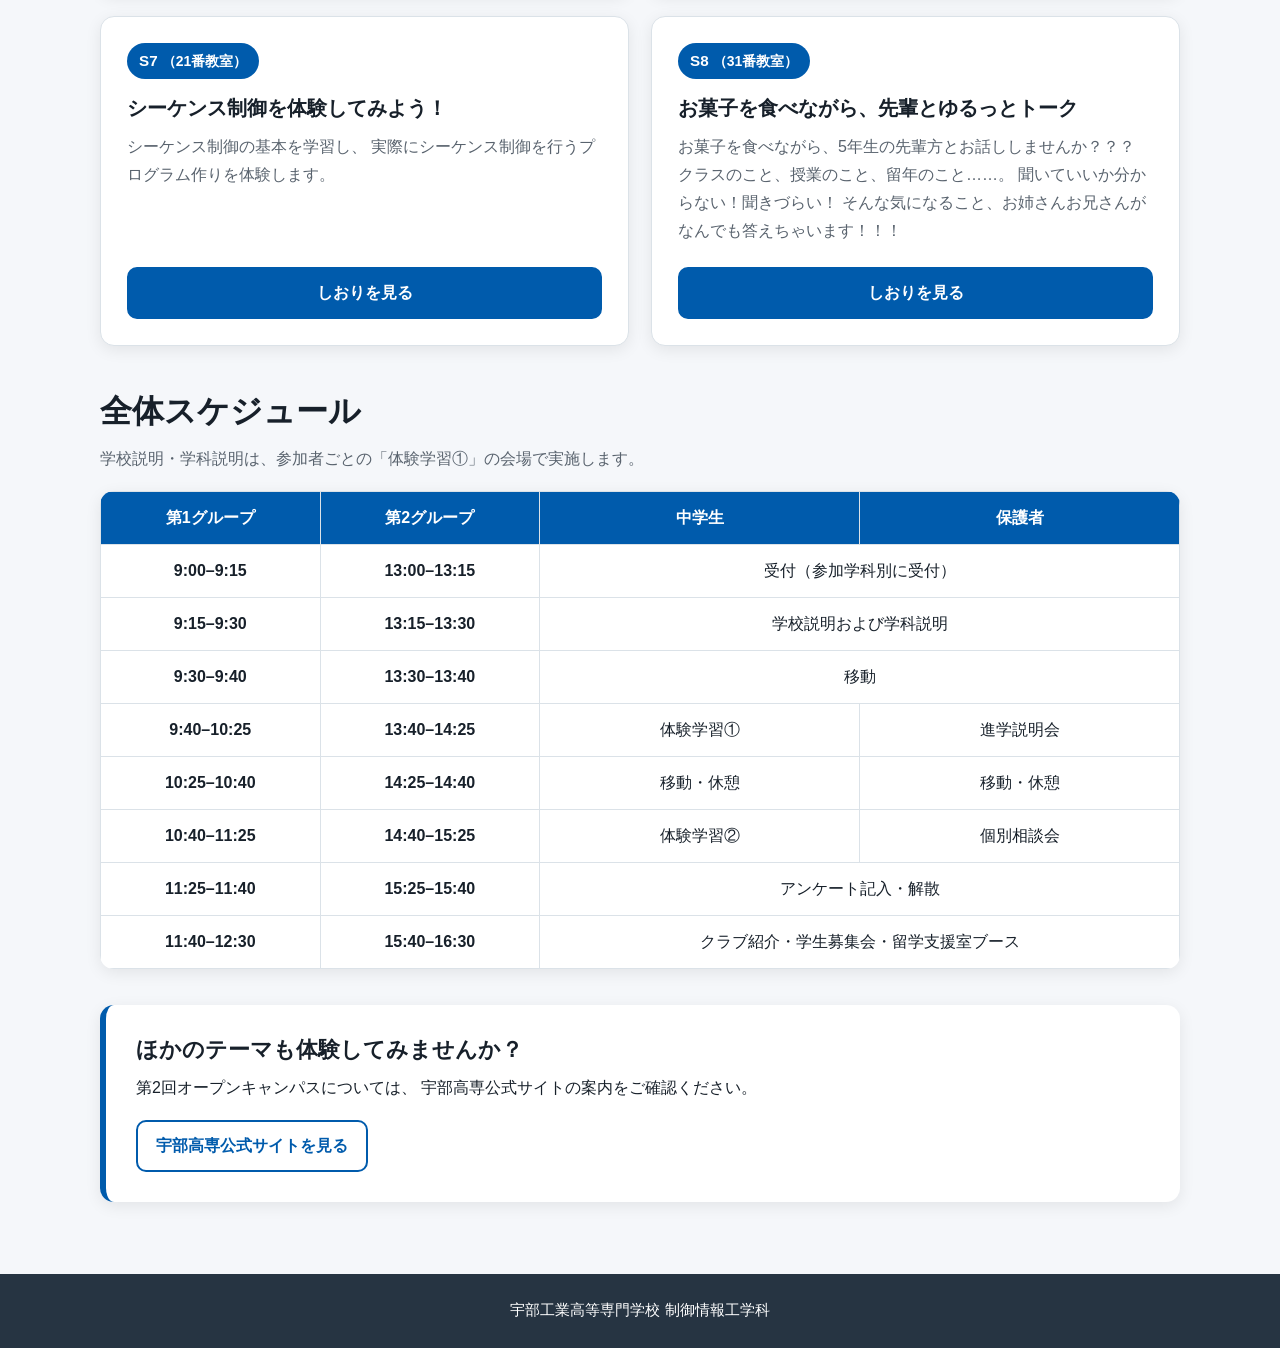
==== commit 73f84c27: "S1の詳細ページ追加" ====
--- a/2026/index.html
+++ b/2026/index.html
@@ -1,5 +1,6 @@
 <!doctype html>
 <html lang="ja">
+
 <head>
   <meta charset="utf-8">
   <meta name="viewport" content="width=device-width, initial-scale=1">
@@ -47,9 +48,7 @@
           </p>
           <div class="button-group">
             <a class="button" href="images/s1.png">しおりを見る</a>
-            <!-- 詳細ページを追加する場合は、次のコメントを外してください。
             <a class="button button-outline" href="details/s1.html">詳しい説明を見る</a>
-            -->
           </div>
         </article>
 
@@ -226,4 +225,5 @@
     </div>
   </footer>
 </body>
-</html>
+
+</html>
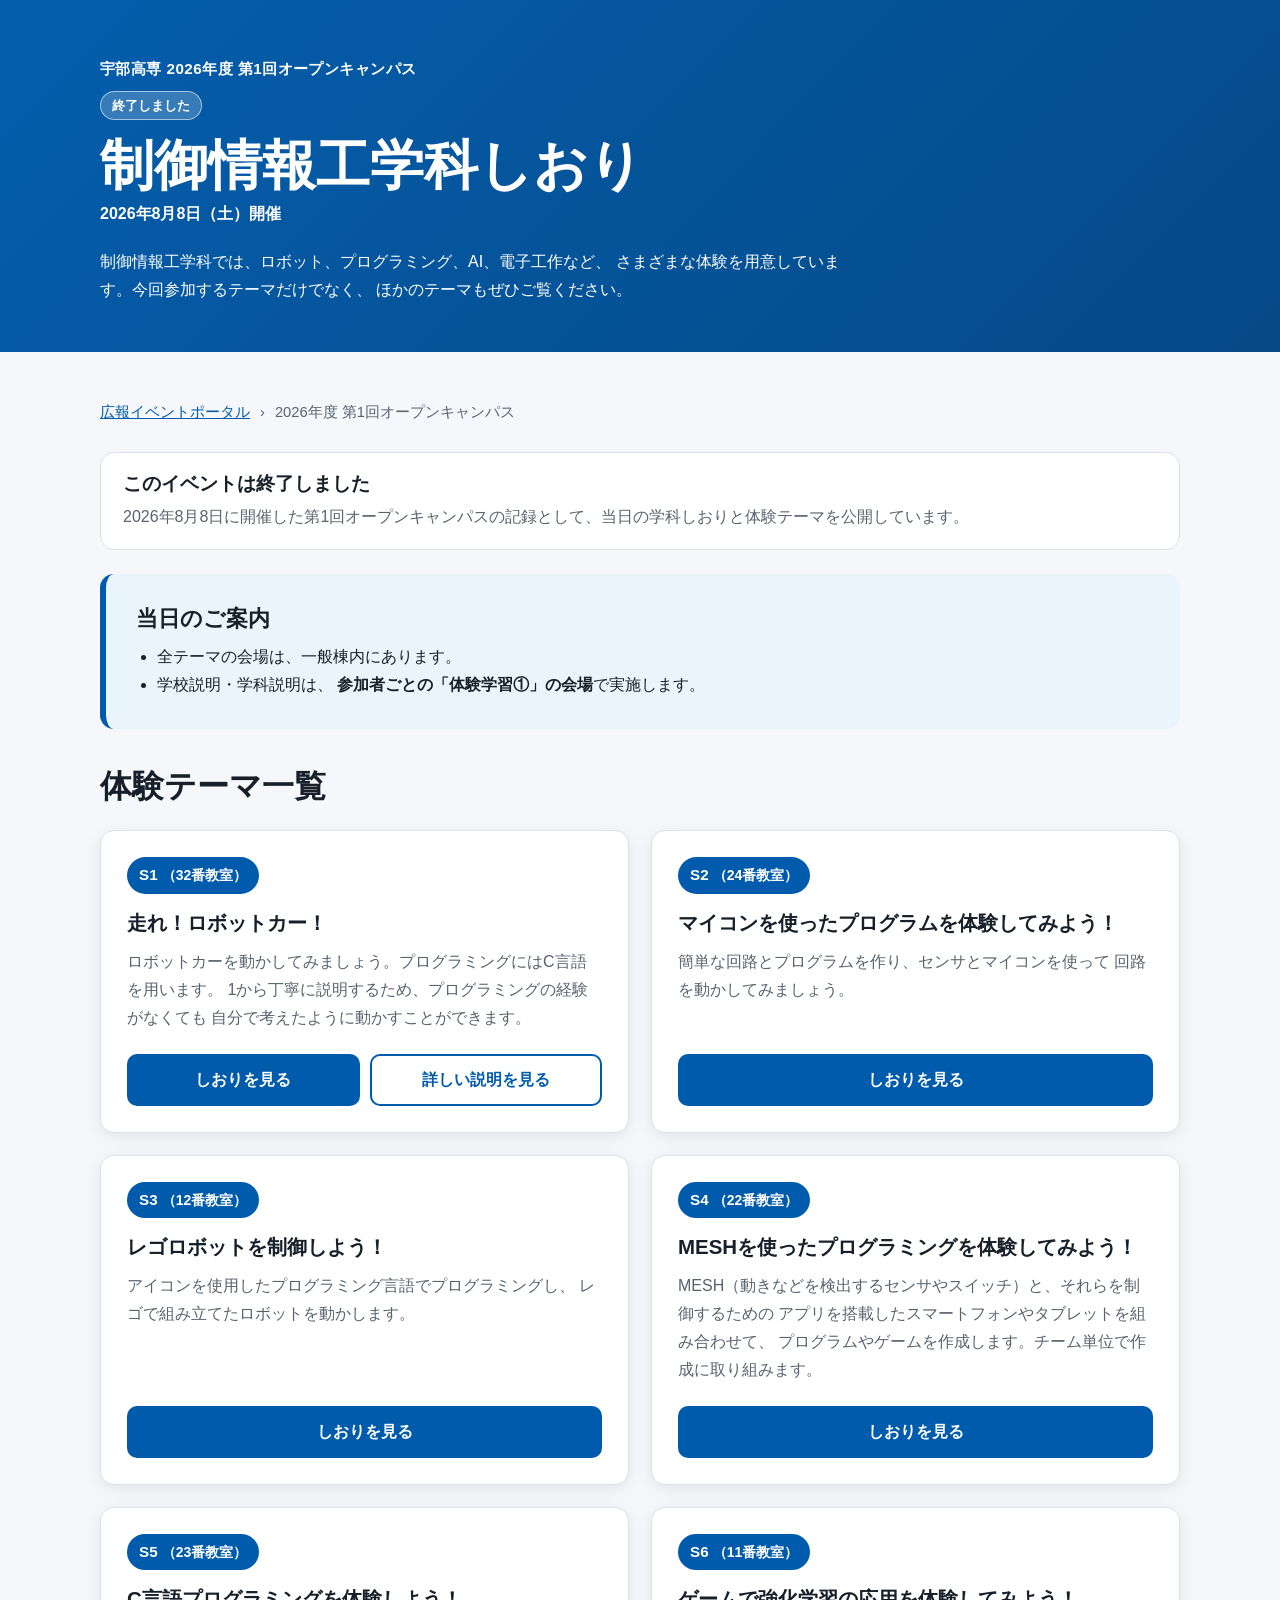
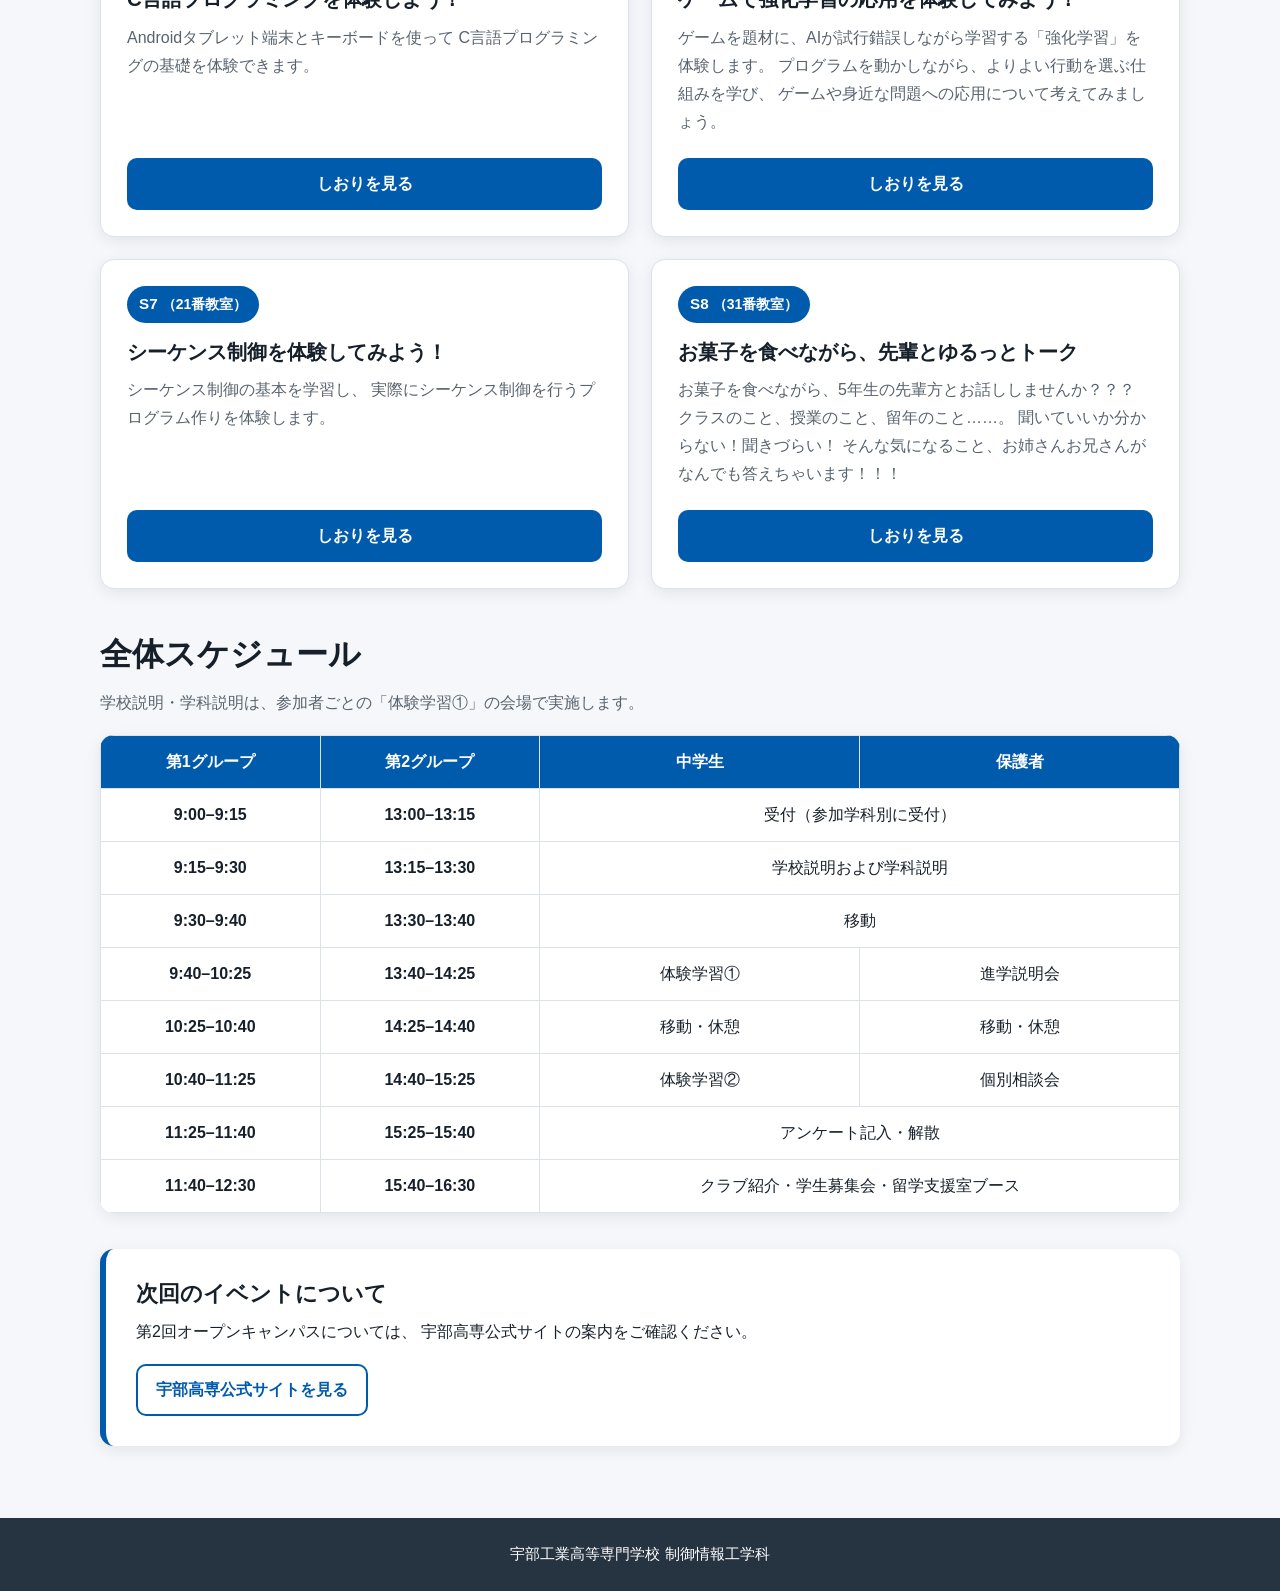
==== commit 0d2dbf25: "Add 2026 outreach event portal" ====
--- a/2026/index.html
+++ b/2026/index.html
@@ -13,7 +13,9 @@
   <header class="site-header">
     <div class="container">
       <p class="event-name">宇部高専 2026年度 第1回オープンキャンパス</p>
+      <span class="status-badge status-ended status-on-dark">終了しました</span>
       <h1>制御情報工学科しおり</h1>
+      <p class="event-date"><time datetime="2026-08-08">2026年8月8日（土）開催</time></p>
       <p class="lead">
         制御情報工学科では、ロボット、プログラミング、AI、電子工作など、
         さまざまな体験を用意しています。今回参加するテーマだけでなく、
@@ -23,6 +25,14 @@
   </header>
 
   <main class="container">
+    <nav class="breadcrumb" aria-label="パンくずリスト">
+      <a href="../">広報イベントポータル</a><span aria-hidden="true">›</span>
+      <span aria-current="page">2026年度 第1回オープンキャンパス</span>
+    </nav>
+    <section class="archive-info" aria-labelledby="archive-heading">
+      <h2 id="archive-heading">このイベントは終了しました</h2>
+      <p>2026年8月8日に開催した第1回オープンキャンパスの記録として、当日の学科しおりと体験テーマを公開しています。</p>
+    </section>
     <section class="important-info" aria-labelledby="important-heading">
       <h2 id="important-heading">当日のご案内</h2>
       <ul>
@@ -47,7 +57,7 @@
             自分で考えたように動かすことができます。
           </p>
           <div class="button-group">
-            <a class="button" href="images/s1.png">しおりを見る</a>
+            <a class="button" href="images/S1.png">しおりを見る</a>
             <a class="button button-outline" href="details/s1.html">詳しい説明を見る</a>
           </div>
         </article>
@@ -60,7 +70,7 @@
             回路を動かしてみましょう。
           </p>
           <div class="button-group">
-            <a class="button" href="images/s2.png">しおりを見る</a>
+            <a class="button" href="images/S2.png">しおりを見る</a>
           </div>
         </article>
 
@@ -72,7 +82,7 @@
             レゴで組み立てたロボットを動かします。
           </p>
           <div class="button-group">
-            <a class="button" href="images/s3.png">しおりを見る</a>
+            <a class="button" href="images/S3.png">しおりを見る</a>
           </div>
         </article>
 
@@ -85,7 +95,7 @@
             プログラムやゲームを作成します。チーム単位で作成に取り組みます。
           </p>
           <div class="button-group">
-            <a class="button" href="images/s4.png">しおりを見る</a>
+            <a class="button" href="images/S4.png">しおりを見る</a>
           </div>
         </article>
 
@@ -97,7 +107,7 @@
             C言語プログラミングの基礎を体験できます。
           </p>
           <div class="button-group">
-            <a class="button" href="images/s5.png">しおりを見る</a>
+            <a class="button" href="images/S5.png">しおりを見る</a>
           </div>
         </article>
 
@@ -110,7 +120,7 @@
             ゲームや身近な問題への応用について考えてみましょう。
           </p>
           <div class="button-group">
-            <a class="button" href="images/s6.png">しおりを見る</a>
+            <a class="button" href="images/S6.png">しおりを見る</a>
           </div>
         </article>
 
@@ -122,7 +132,7 @@
             実際にシーケンス制御を行うプログラム作りを体験します。
           </p>
           <div class="button-group">
-            <a class="button" href="images/s7.png">しおりを見る</a>
+            <a class="button" href="images/S7.png">しおりを見る</a>
           </div>
         </article>
 
@@ -136,7 +146,7 @@
             そんな気になること、お姉さんお兄さんがなんでも答えちゃいます！！！
           </p>
           <div class="button-group">
-            <a class="button" href="images/s8.png">しおりを見る</a>
+            <a class="button" href="images/S8.png">しおりを見る</a>
           </div>
         </article>
       </div>
@@ -208,7 +218,7 @@
     </section>
 
     <section class="notice" aria-labelledby="notice-heading">
-      <h2 id="notice-heading">ほかのテーマも体験してみませんか？</h2>
+      <h2 id="notice-heading">次回のイベントについて</h2>
       <p>
         第2回オープンキャンパスについては、
         宇部高専公式サイトの案内をご確認ください。
@@ -226,4 +236,4 @@
   </footer>
 </body>
 
-</html>+</html>
--- a/2026/style.css
+++ b/2026/style.css
@@ -329,4 +329,35 @@
   .button {
     transition: none;
   }
-}+}
+/* ===== 状態表示・ナビゲーション ===== */
+.status-badge{display:inline-flex;align-items:center;width:fit-content;padding:4px 11px;border-radius:999px;font-size:.82rem;font-weight:800;line-height:1.5}
+.status-ended{color:#44515e;background:#e7ebef}
+.status-on-dark{margin-bottom:12px;color:#fff;background:rgba(255,255,255,.2);border:1px solid rgba(255,255,255,.55)}
+.breadcrumb{display:flex;flex-wrap:wrap;gap:6px 10px;margin-bottom:26px;color:var(--muted);font-size:.92rem}
+.archive-info{margin-bottom:24px;padding:18px 22px;background:#fff;border:1px solid var(--border);border-radius:var(--radius)}
+.archive-info h2{margin-bottom:6px;font-size:1.2rem}.archive-info p{margin:0;color:var(--muted)}
+/* ===== イベントポータル ===== */
+.portal-header h1{max-width:850px}.portal-main{min-height:52vh}.event-grid{display:grid;grid-template-columns:1fr;gap:22px}
+.event-card{display:flex;flex-direction:column;max-width:720px;padding:24px;background:var(--card-bg);border:1px solid var(--border);border-radius:var(--radius);box-shadow:var(--shadow)}
+.event-card-header{display:flex;flex-wrap:wrap;align-items:center;gap:10px 14px}.event-year{margin:0;color:var(--muted);font-weight:700}
+.event-card h3{margin:16px 0 10px;font-size:clamp(1.5rem,5vw,2rem);line-height:1.35}.event-card>p{margin:18px 0 24px;color:var(--muted)}
+.event-card>.button{width:fit-content}.event-meta{display:grid;gap:6px;margin:8px 0 0}.event-meta>div{display:grid;grid-template-columns:5em 1fr;gap:10px}
+.event-meta dt{color:var(--muted);font-weight:700}.event-meta dd{margin:0}
+
+/* ===== 予定イベント・出展案内 ===== */
+.status-planned{color:#075f38;background:#dff5e9}
+.event-date{margin:0 0 12px;font-weight:700}
+.event-link{margin:14px 0 0}
+.warning-info{border-left-color:#d88900;background:#fff7df}
+.booth-grid{display:grid;grid-template-columns:1fr;gap:22px}
+.booth-card{overflow:hidden;background:#fff;border:1px solid var(--border);border-radius:var(--radius);box-shadow:var(--shadow)}
+.booth-card>img{display:block;width:100%;aspect-ratio:4/3;object-fit:cover;border-bottom:1px solid var(--border)}
+.booth-card-body{padding:22px}
+.booth-card h3{margin:0 0 10px;font-size:1.5rem}
+.booth-card p{color:var(--muted)}
+@media (min-width:700px){
+  .event-grid,.booth-grid{grid-template-columns:repeat(2,minmax(0,1fr))}
+  .event-card{max-width:none}
+  .booth-card-body{padding:26px}
+}
